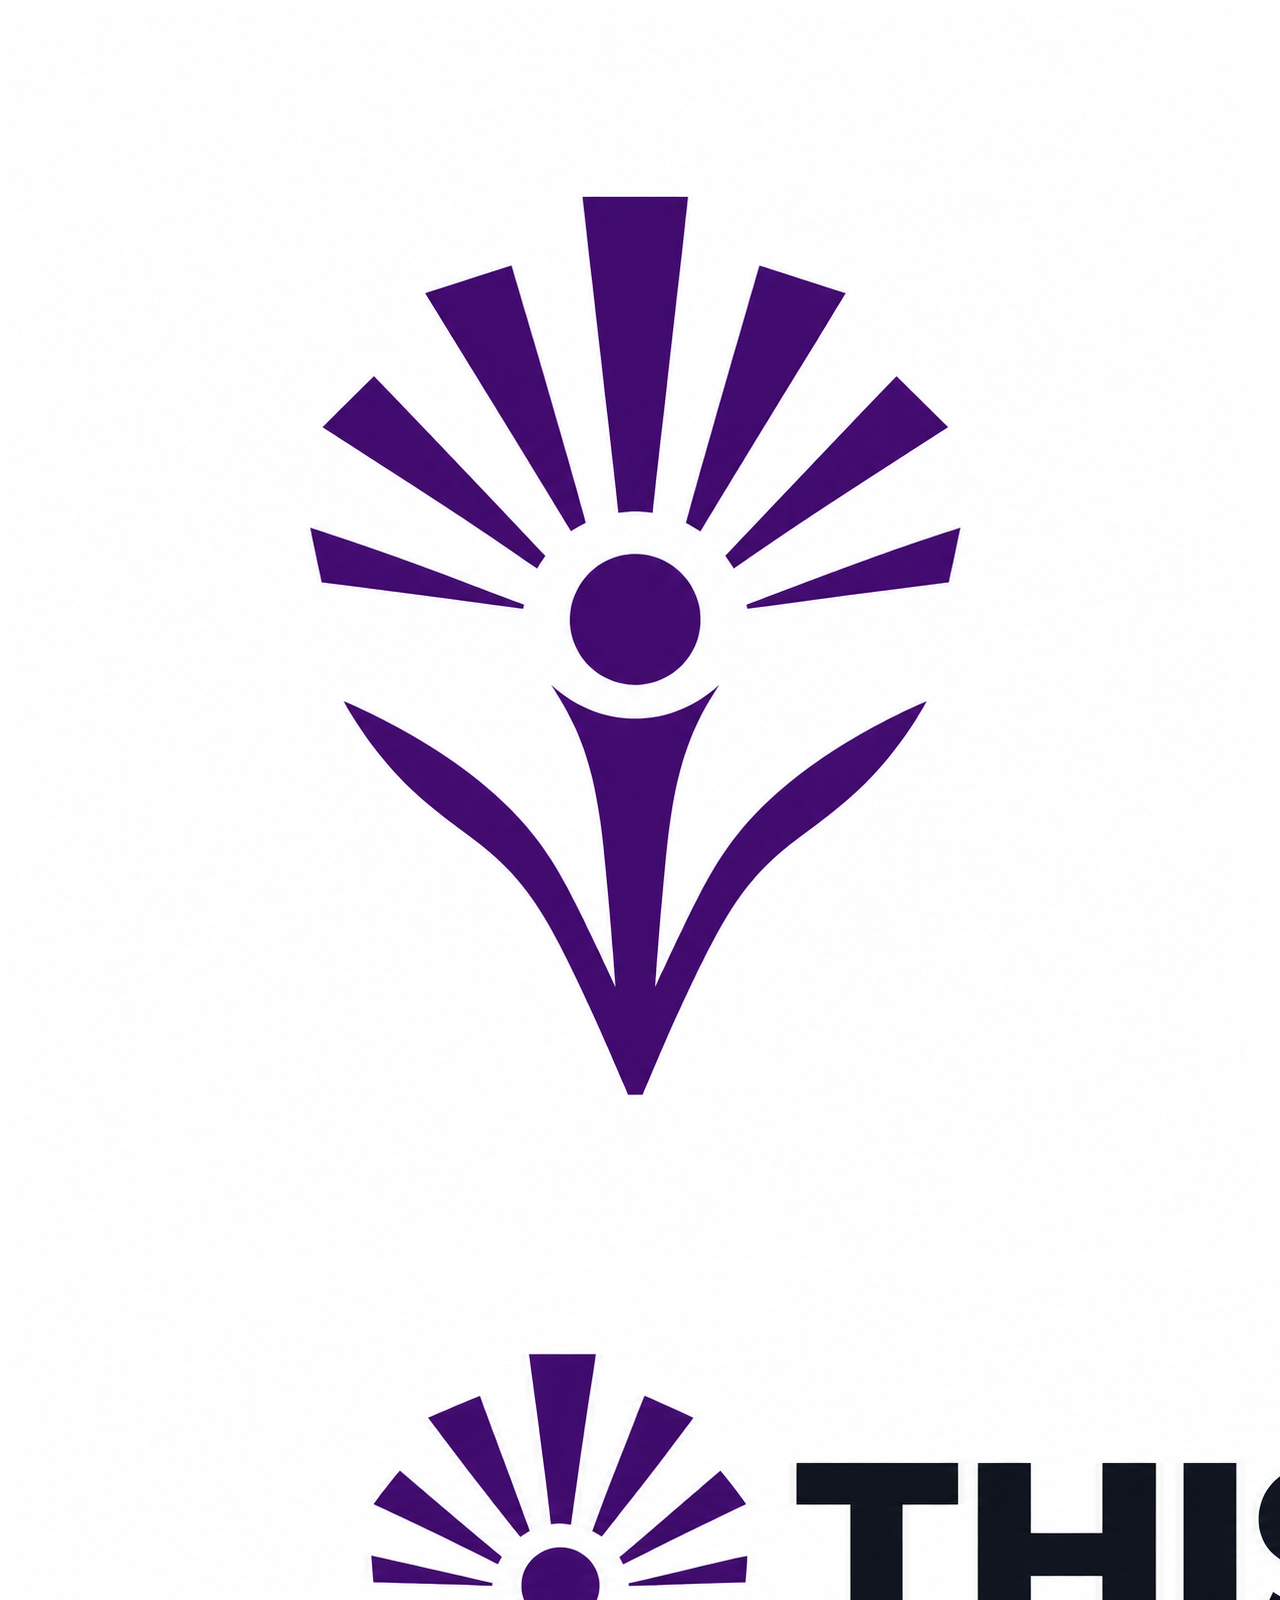
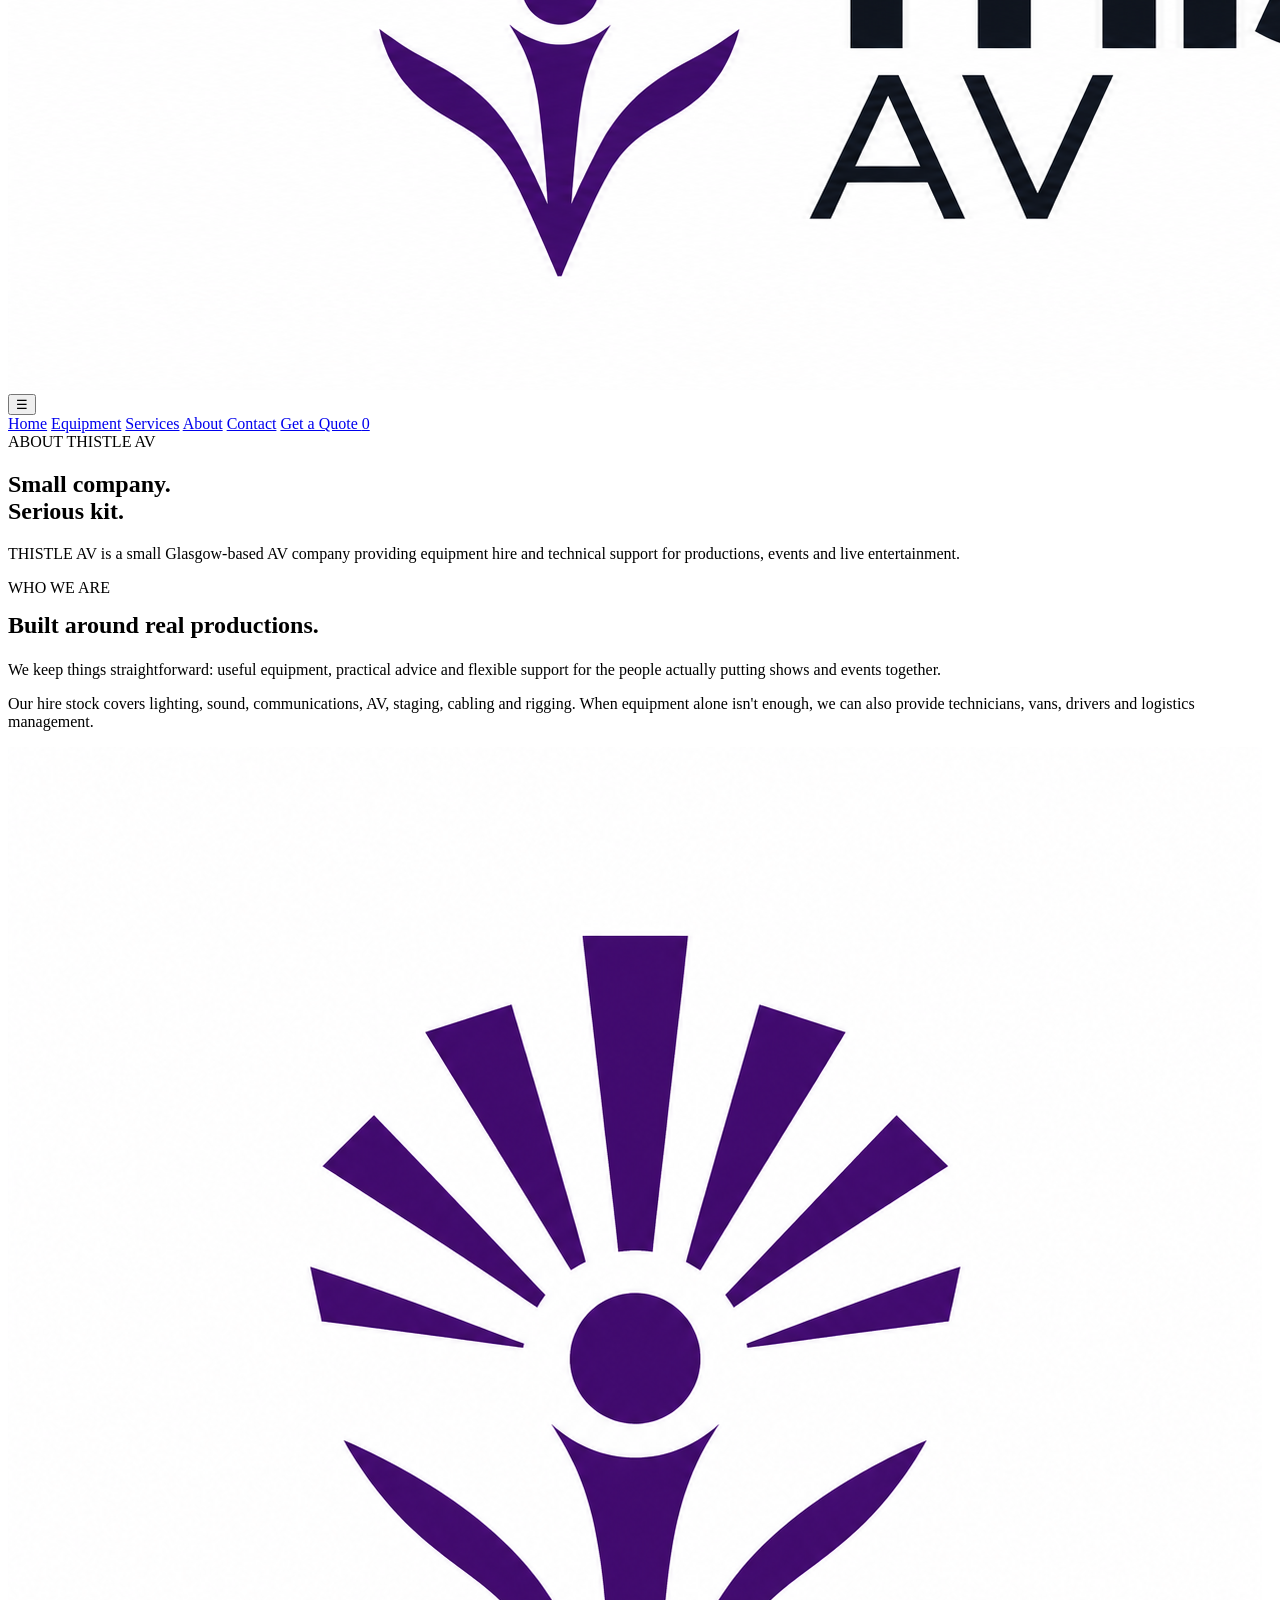
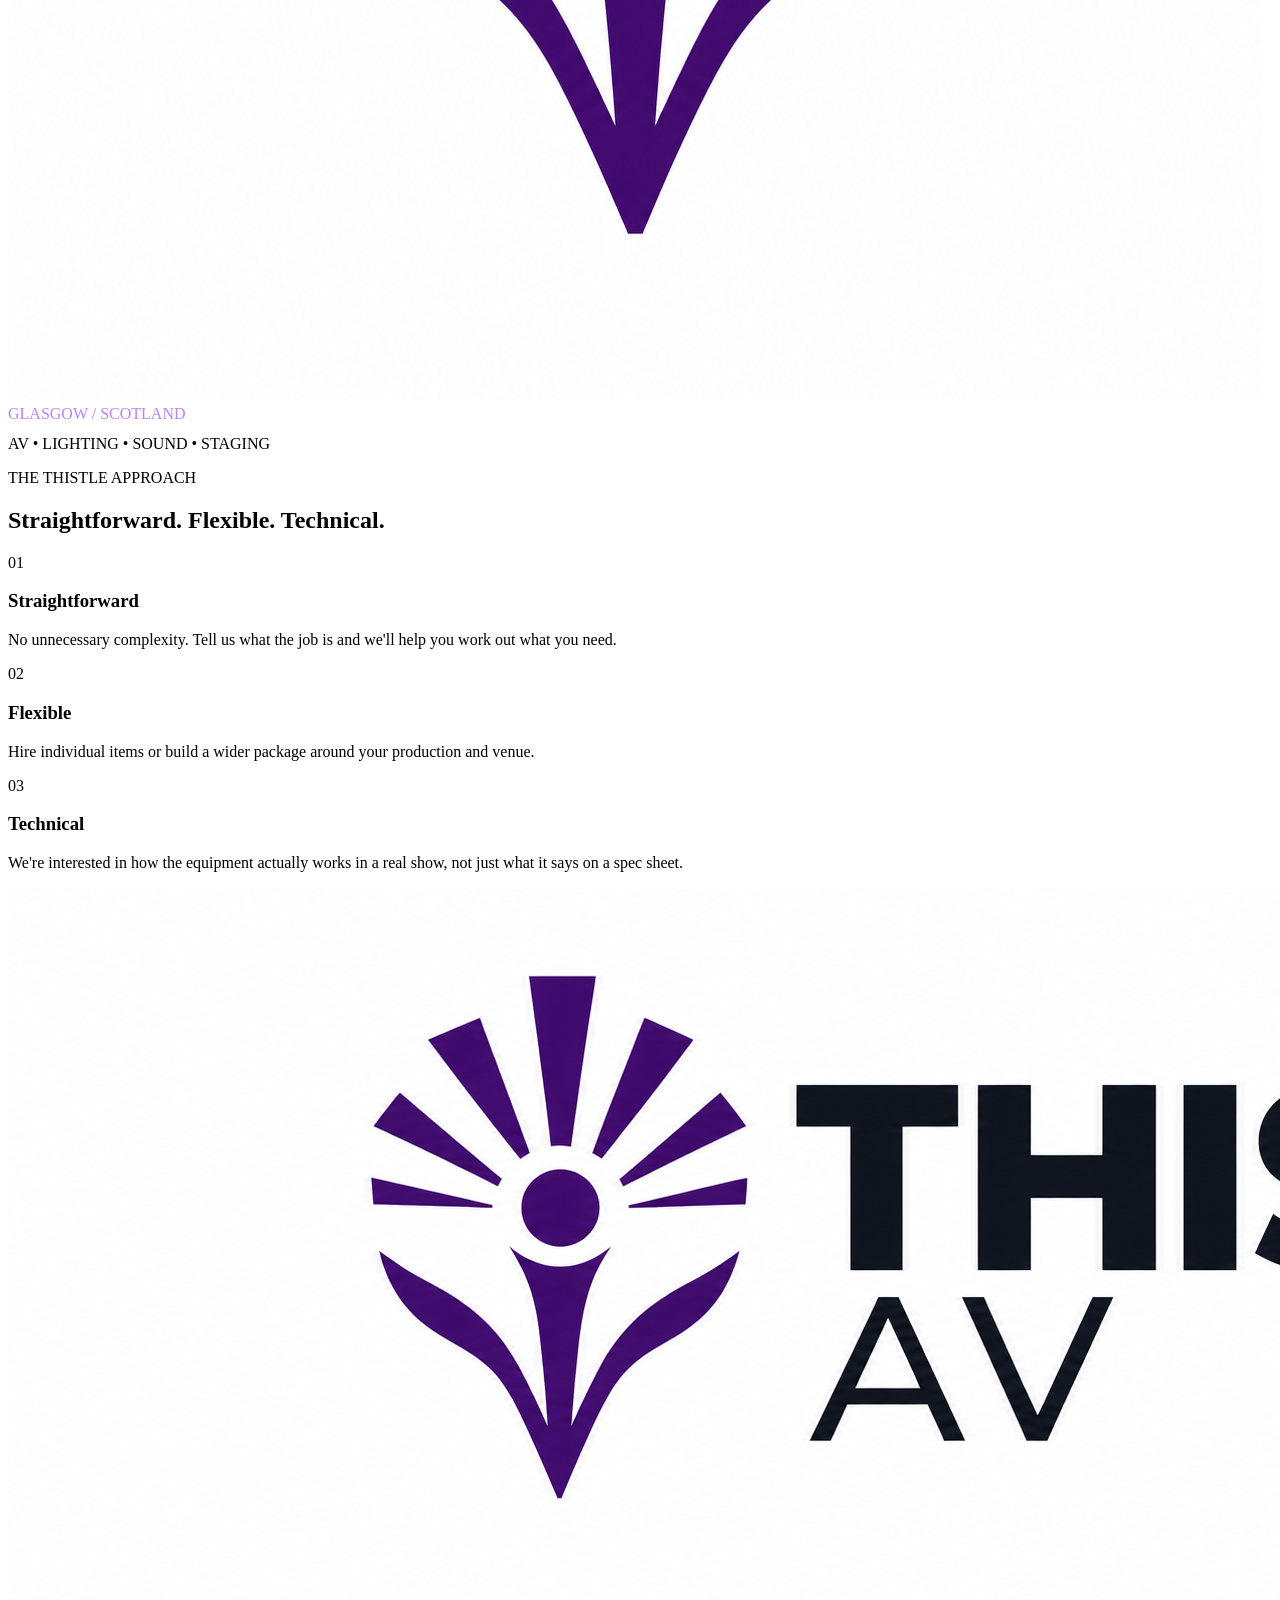
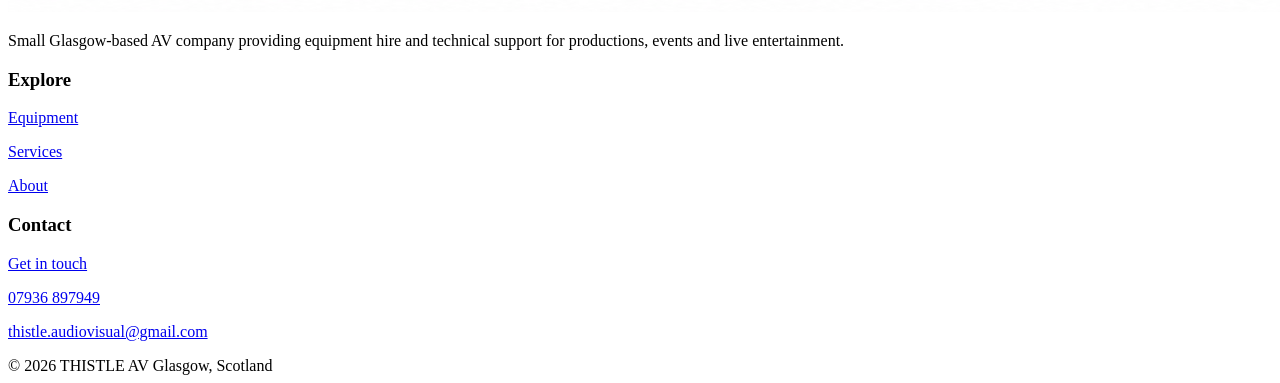
==== about/index.html @ 07ac60cd "Add files via upload" ====
<!doctype html>
<html lang="en-GB">
<head>
<meta charset="utf-8">
<meta name="viewport" content="width=device-width, initial-scale=1">
<meta name="theme-color" content="#5a18a8">
<meta name="description" content="THISTLE AV — Glasgow-based AV equipment hire, lighting, sound, staging and technical support.">
<title>About | THISTLE AV</title>
<link rel="icon" type="image/png" href="/assets/logos/Thistle_Icon.png">
<link rel="stylesheet" href="/assets/css/style.css">
</head>
<body class="is-loading">
<div class="site-loader" aria-hidden="true"><img class="loader-mark" src="/assets/logos/Thistle_Icon.png" alt=""></div>
<header class="header">
  <div class="container nav">
    <a class="brand" href="/home/" aria-label="THISTLE AV home"><img src="/assets/logos/Main_Logo.png" alt="THISTLE AV"></a>
    <button class="menu-btn" aria-label="Open navigation">☰</button>
    <nav class="nav-links">
      <a data-nav href="/home/">Home</a>
      <a data-nav href="/equipment/">Equipment</a>
      <a data-nav href="/services/">Services</a>
      <a data-nav href="/about/">About</a>
      <a data-nav href="/contact/">Contact</a>
      <a class="nav-quote" href="/quote/">Get a Quote <span data-quote-count>0</span></a>
    </nav>
  </div>
</header>

<main>
<section class="page-hero"><div class="container"><div class="eyebrow">ABOUT THISTLE AV</div><h1>Small company.<br><span style="color:var(--purple)">Serious kit.</span></h1><p class="lead">THISTLE AV is a small Glasgow-based AV company providing equipment hire and technical support for productions, events and live entertainment.</p></div></section>

<section class="section">
  <div class="container feature-grid">
    <div class="reveal">
      <div class="eyebrow">WHO WE ARE</div>
      <h2 style="margin-top:15px">Built around real productions.</h2>
      <p class="lead" style="margin-top:22px">We keep things straightforward: useful equipment, practical advice and flexible support for the people actually putting shows and events together.</p>
      <p>Our hire stock covers lighting, sound, communications, AV, staging, cabling and rigging. When equipment alone isn't enough, we can also provide technicians, vans, drivers and logistics management.</p>
    </div>
    <div class="dark-panel reveal reveal-delay-1">
      <div class="about-mark"><img src="/assets/logos/Thistle_Icon.png" alt="THISTLE AV icon"></div>
      <div style="position:relative;z-index:1"><div class="eyebrow" style="color:#b982ff">GLASGOW / SCOTLAND</div><p style="margin-top:12px">AV • LIGHTING • SOUND • STAGING</p></div>
    </div>
  </div>
</section>

<section class="section section-alt">
  <div class="container">
    <div class="section-head reveal"><div><div class="eyebrow">THE THISTLE APPROACH</div><h2>Straightforward. Flexible. Technical.</h2></div></div>
    <div class="grid grid-3">
      <div class="card reveal"><div class="icon-box">01</div><h3>Straightforward</h3><p>No unnecessary complexity. Tell us what the job is and we'll help you work out what you need.</p></div>
      <div class="card reveal reveal-delay-1"><div class="icon-box">02</div><h3>Flexible</h3><p>Hire individual items or build a wider package around your production and venue.</p></div>
      <div class="card reveal reveal-delay-2"><div class="icon-box">03</div><h3>Technical</h3><p>We're interested in how the equipment actually works in a real show, not just what it says on a spec sheet.</p></div>
    </div>
  </div>
</section>
</main>

<footer class="footer">
  <div class="container footer-grid">
    <div>
      <img class="footer-logo" src="/assets/logos/Main_Logo.png" alt="THISTLE AV">
      <p>Small Glasgow-based AV company providing equipment hire and technical support for productions, events and live entertainment.</p>
    </div>
    <div>
      <h3>Explore</h3>
      <p><a href="/equipment/">Equipment</a></p>
      <p><a href="/services/">Services</a></p>
      <p><a href="/about/">About</a></p>
    </div>
    <div>
      <h3>Contact</h3>
      <p><a href="/contact/">Get in touch</a></p>
      <p><a href="tel:07936897949">07936 897949</a></p>
      <p><a href="mailto:thistle.audiovisual@gmail.com">thistle.audiovisual@gmail.com</a></p>
    </div>
  </div>
  <div class="container footer-bottom">
    <span>© 2026 THISTLE AV</span>
    <span>Glasgow, Scotland</span>
  </div>
</footer>
<div class="toast" role="status" aria-live="polite"></div>
<script src="/assets/js/main.js"></script>
</body>
</html>
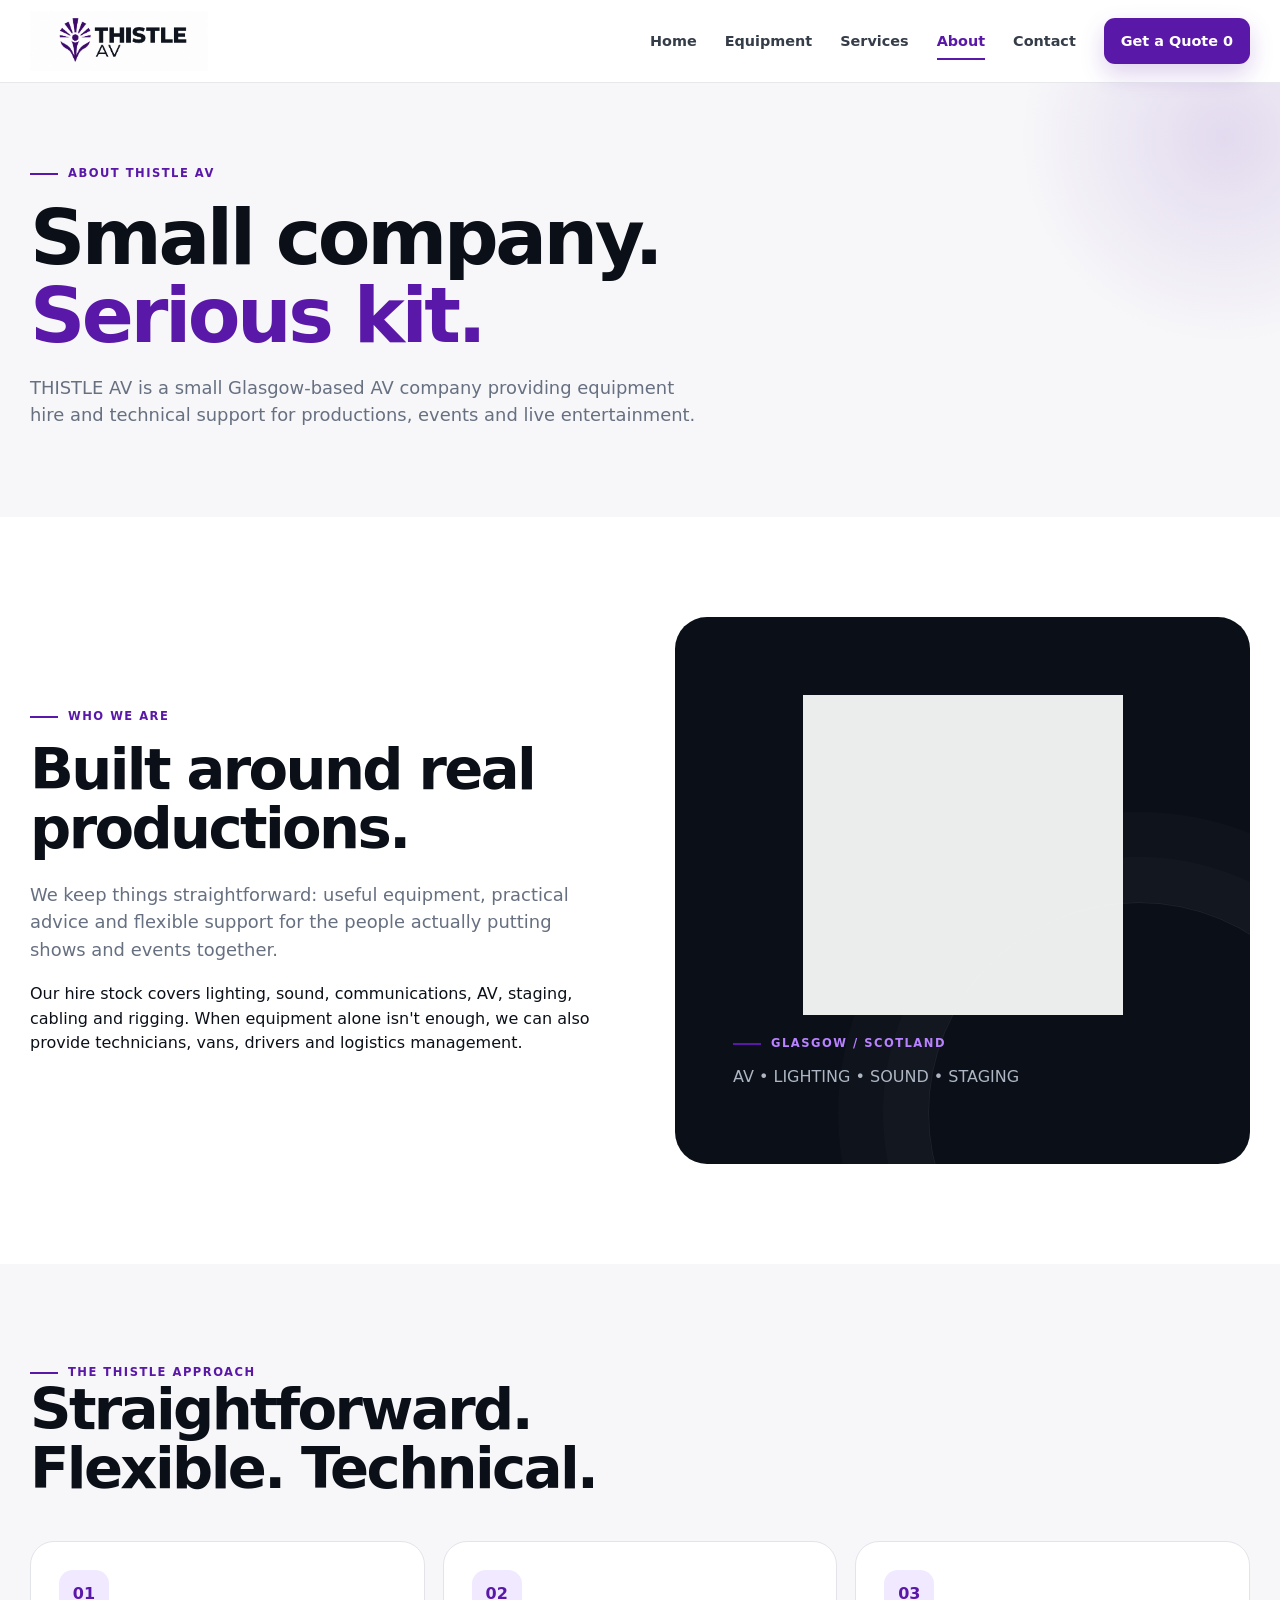
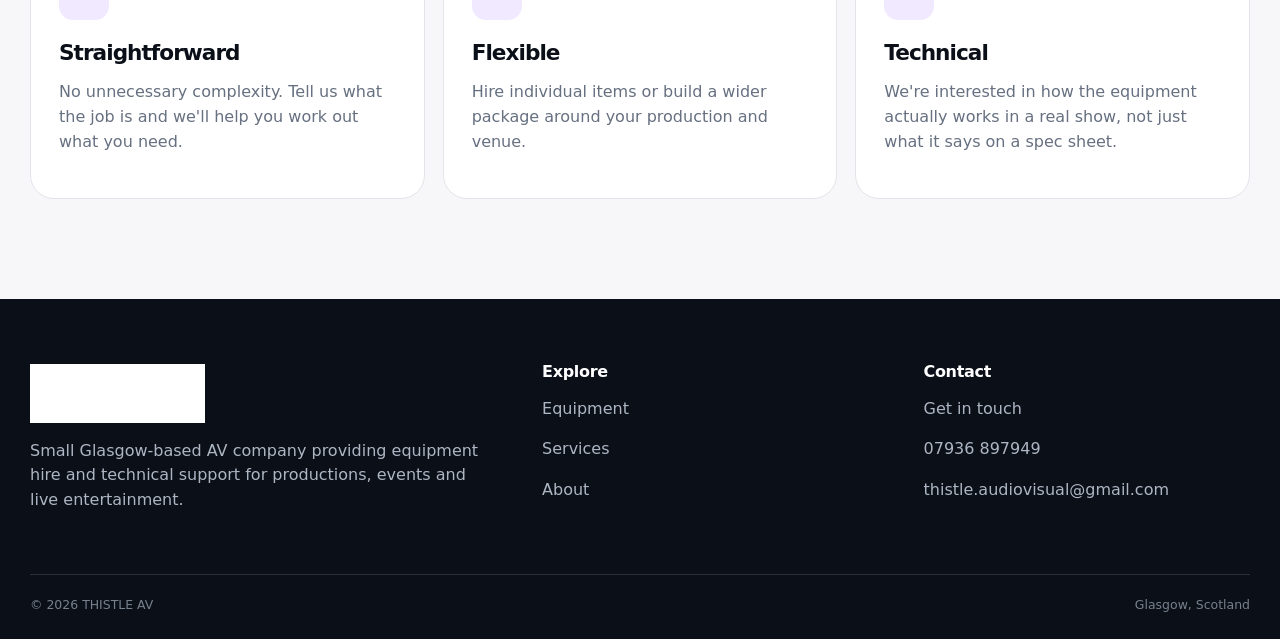
==== commit a8f272aa: "Fix internal page URLs for GitHub Pages paths Co-authored-by: YourCallanDev <107786341+YourCallanDev" ====
--- a/about/index.html
+++ b/about/index.html
@@ -6,22 +6,22 @@
 <meta name="theme-color" content="#5a18a8">
 <meta name="description" content="THISTLE AV — Glasgow-based AV equipment hire, lighting, sound, staging and technical support.">
 <title>About | THISTLE AV</title>
-<link rel="icon" type="image/png" href="/assets/logos/Thistle_Icon.png">
-<link rel="stylesheet" href="/assets/css/style.css">
+<link rel="icon" type="image/png" href="../assets/logos/Thistle_Icon.png">
+<link rel="stylesheet" href="../assets/css/style.css">
 </head>
 <body class="is-loading">
-<div class="site-loader" aria-hidden="true"><img class="loader-mark" src="/assets/logos/Thistle_Icon.png" alt=""></div>
+<div class="site-loader" aria-hidden="true"><img class="loader-mark" src="../assets/logos/Thistle_Icon.png" alt=""></div>
 <header class="header">
   <div class="container nav">
-    <a class="brand" href="/home/" aria-label="THISTLE AV home"><img src="/assets/logos/Main_Logo.png" alt="THISTLE AV"></a>
+    <a class="brand" href="../home/" aria-label="THISTLE AV home"><img src="../assets/logos/Main_Logo.png" alt="THISTLE AV"></a>
     <button class="menu-btn" aria-label="Open navigation">☰</button>
     <nav class="nav-links">
-      <a data-nav href="/home/">Home</a>
-      <a data-nav href="/equipment/">Equipment</a>
-      <a data-nav href="/services/">Services</a>
-      <a data-nav href="/about/">About</a>
-      <a data-nav href="/contact/">Contact</a>
-      <a class="nav-quote" href="/quote/">Get a Quote <span data-quote-count>0</span></a>
+      <a data-nav href="../home/">Home</a>
+      <a data-nav href="../equipment/">Equipment</a>
+      <a data-nav href="../services/">Services</a>
+      <a data-nav href="../about/">About</a>
+      <a data-nav href="../contact/">Contact</a>
+      <a class="nav-quote" href="../quote/">Get a Quote <span data-quote-count>0</span></a>
     </nav>
   </div>
 </header>
@@ -38,7 +38,7 @@
       <p>Our hire stock covers lighting, sound, communications, AV, staging, cabling and rigging. When equipment alone isn't enough, we can also provide technicians, vans, drivers and logistics management.</p>
     </div>
     <div class="dark-panel reveal reveal-delay-1">
-      <div class="about-mark"><img src="/assets/logos/Thistle_Icon.png" alt="THISTLE AV icon"></div>
+      <div class="about-mark"><img src="../assets/logos/Thistle_Icon.png" alt="THISTLE AV icon"></div>
       <div style="position:relative;z-index:1"><div class="eyebrow" style="color:#b982ff">GLASGOW / SCOTLAND</div><p style="margin-top:12px">AV • LIGHTING • SOUND • STAGING</p></div>
     </div>
   </div>
@@ -59,18 +59,18 @@
 <footer class="footer">
   <div class="container footer-grid">
     <div>
-      <img class="footer-logo" src="/assets/logos/Main_Logo.png" alt="THISTLE AV">
+      <img class="footer-logo" src="../assets/logos/Main_Logo.png" alt="THISTLE AV">
       <p>Small Glasgow-based AV company providing equipment hire and technical support for productions, events and live entertainment.</p>
     </div>
     <div>
       <h3>Explore</h3>
-      <p><a href="/equipment/">Equipment</a></p>
-      <p><a href="/services/">Services</a></p>
-      <p><a href="/about/">About</a></p>
+      <p><a href="../equipment/">Equipment</a></p>
+      <p><a href="../services/">Services</a></p>
+      <p><a href="../about/">About</a></p>
     </div>
     <div>
       <h3>Contact</h3>
-      <p><a href="/contact/">Get in touch</a></p>
+      <p><a href="../contact/">Get in touch</a></p>
       <p><a href="tel:07936897949">07936 897949</a></p>
       <p><a href="mailto:thistle.audiovisual@gmail.com">thistle.audiovisual@gmail.com</a></p>
     </div>
@@ -81,6 +81,6 @@
   </div>
 </footer>
 <div class="toast" role="status" aria-live="polite"></div>
-<script src="/assets/js/main.js"></script>
+<script src="../assets/js/main.js"></script>
 </body>
 </html>
--- a/assets/css/style.css
+++ b/assets/css/style.css
@@ -0,0 +1,207 @@
+
+:root{
+  --ink:#0a0f18;
+  --ink-2:#111722;
+  --ink-3:#1a2230;
+  --purple:#5a18a8;
+  --purple-2:#7832cc;
+  --purple-3:#a56be6;
+  --purple-soft:#f1e9ff;
+  --white:#fff;
+  --grey-50:#f7f7f9;
+  --grey-100:#f0f1f4;
+  --grey-200:#e2e4e9;
+  --grey-400:#a1a8b4;
+  --grey-600:#667080;
+  --max:1220px;
+  --r-sm:10px;
+  --r-md:16px;
+  --r-lg:24px;
+  --r-xl:32px;
+  --shadow:0 20px 60px rgba(10,15,24,.10);
+  --shadow-hover:0 24px 70px rgba(10,15,24,.16);
+}
+*{box-sizing:border-box}
+html{scroll-behavior:smooth}
+body{margin:0;color:var(--ink);background:var(--white);font-family:Inter,ui-sans-serif,system-ui,-apple-system,BlinkMacSystemFont,"Segoe UI",sans-serif;line-height:1.55;-webkit-font-smoothing:antialiased}
+body.is-loading{overflow:hidden}
+a{color:inherit;text-decoration:none}
+button,input,textarea,select{font:inherit}
+button{cursor:pointer}
+img{display:block;max-width:100%}
+.container{width:min(var(--max),calc(100% - 48px));margin:auto}
+.sr-only{position:absolute;width:1px;height:1px;padding:0;margin:-1px;overflow:hidden;clip:rect(0,0,0,0);white-space:nowrap;border:0}
+
+.site-loader{position:fixed;inset:0;background:var(--ink);display:grid;place-items:center;z-index:9999;transition:opacity .45s ease,visibility .45s ease}
+.site-loader.done{opacity:0;visibility:hidden}
+.loader-mark{width:76px;height:76px;object-fit:contain;filter:brightness(0) invert(1);animation:loaderPulse 1.15s ease-in-out infinite}
+@keyframes loaderPulse{0%,100%{transform:scale(.92);opacity:.65}50%{transform:scale(1);opacity:1}}
+
+.header{position:sticky;top:0;z-index:100;background:rgba(255,255,255,.91);backdrop-filter:blur(18px);border-bottom:1px solid rgba(226,228,233,.85)}
+.nav{height:82px;display:flex;align-items:center;justify-content:space-between;gap:30px}
+.brand img{width:178px;height:auto}
+.nav-links{display:flex;align-items:center;gap:28px;font-size:.9rem;font-weight:750}
+.nav-links>a:not(.nav-quote){position:relative;color:#353d49;padding:31px 0}
+.nav-links>a:not(.nav-quote)::after{content:"";position:absolute;left:0;right:0;bottom:23px;height:2px;background:var(--purple);transform:scaleX(0);transform-origin:center;transition:transform .25s ease}
+.nav-links>a:not(.nav-quote):hover,.nav-links>a.active{color:var(--purple)}
+.nav-links>a:not(.nav-quote):hover::after,.nav-links>a.active::after{transform:scaleX(1)}
+.nav-quote{background:var(--purple);color:#fff;padding:12px 17px;border-radius:11px;box-shadow:0 10px 25px rgba(90,24,168,.20);transition:transform .2s ease,background .2s ease}
+.nav-quote:hover{background:#471284;transform:translateY(-2px)}
+.menu-btn{display:none;border:0;background:none;font-size:26px;color:var(--ink)}
+
+.hero{position:relative;overflow:hidden;padding:100px 0 92px;background:linear-gradient(135deg,#fff 0%,#faf9fd 62%,#f3ebff 100%)}
+.hero::before{content:"";position:absolute;width:620px;height:620px;border-radius:50%;right:-250px;top:-260px;background:radial-gradient(circle,rgba(120,50,204,.18),transparent 68%);animation:heroOrb 12s ease-in-out infinite alternate}
+@keyframes heroOrb{from{transform:translate3d(0,0,0)}to{transform:translate3d(-40px,35px,0)}}
+.hero-grid{position:relative;display:grid;grid-template-columns:1.05fr .95fr;gap:75px;align-items:center}
+.eyebrow{display:flex;align-items:center;gap:10px;color:var(--purple);font-size:.72rem;font-weight:850;letter-spacing:.13em;text-transform:uppercase}
+.eyebrow::before{content:"";width:28px;height:2px;background:var(--purple)}
+h1,h2,h3{margin:0;line-height:1.02;letter-spacing:-.045em}
+h1{font-size:clamp(3.4rem,6.8vw,6.6rem);margin:18px 0 24px;max-width:900px}
+h2{font-size:clamp(2.25rem,4.5vw,4.1rem)}
+h3{font-size:1.35rem}
+.lead{font-size:1.12rem;color:var(--grey-600);max-width:680px}
+.actions{display:flex;flex-wrap:wrap;gap:12px;margin-top:32px}
+.btn{min-height:50px;display:inline-flex;align-items:center;justify-content:center;gap:10px;border-radius:12px;padding:0 20px;font-weight:800;border:1px solid transparent;transition:transform .2s ease,box-shadow .2s ease,background .2s ease,border-color .2s ease}
+.btn-primary{background:var(--purple);color:#fff;box-shadow:0 12px 28px rgba(90,24,168,.22)}
+.btn-primary:hover{background:#471284;transform:translateY(-2px);box-shadow:0 16px 34px rgba(90,24,168,.27)}
+.btn-secondary{background:#fff;border-color:var(--grey-200)}
+.btn-secondary:hover{border-color:#c8cbd2;transform:translateY(-2px)}
+.btn-arrow span{transition:transform .2s ease}
+.btn-arrow:hover span{transform:translateX(4px)}
+.hero-brand-card{background:#fff;border:1px solid #eeeef2;border-radius:var(--r-xl);padding:40px;box-shadow:var(--shadow);position:relative;overflow:hidden}
+.hero-brand-card::after{content:"";position:absolute;inset:auto -80px -100px auto;width:250px;height:250px;border-radius:50%;background:var(--purple-soft)}
+.hero-brand-card img{position:relative;z-index:1;width:100%}
+
+.section{padding:100px 0}
+.section-alt{background:var(--grey-50)}
+.section-dark{background:var(--ink);color:#fff}
+.section-head{display:flex;align-items:end;justify-content:space-between;gap:35px;margin-bottom:42px}
+.section-head>div{max-width:700px}
+.section-head>p{max-width:520px;color:var(--grey-600);margin:0}
+.section-dark .section-head>p{color:#aeb6c3}
+.grid{display:grid;gap:18px}
+.grid-3{grid-template-columns:repeat(3,1fr)}
+.grid-4{grid-template-columns:repeat(4,1fr)}
+.card{background:#fff;border:1px solid var(--grey-200);border-radius:var(--r-lg);padding:28px;transition:transform .3s cubic-bezier(.2,.8,.2,1),box-shadow .3s ease,border-color .3s ease}
+.card:hover{transform:translateY(-6px);box-shadow:var(--shadow-hover);border-color:#d6d8df}
+.icon-box{width:50px;height:50px;border-radius:14px;background:var(--purple-soft);color:var(--purple);display:grid;place-items:center;font-weight:900;margin-bottom:22px}
+.card p{color:var(--grey-600)}
+.text-link{color:var(--purple);font-weight:800}
+.text-link span{display:inline-block;transition:transform .2s ease}.text-link:hover span{transform:translateX(4px)}
+
+.page-hero{padding:82px 0 70px;background:var(--grey-50);position:relative;overflow:hidden}
+.page-hero::after{content:"";position:absolute;right:-160px;top:-160px;width:430px;height:430px;border-radius:50%;background:radial-gradient(circle,rgba(90,24,168,.13),transparent 68%)}
+.page-hero h1{font-size:clamp(3.2rem,6vw,5.7rem);margin:16px 0 18px}
+.page-hero .container{position:relative;z-index:1}
+
+.info-banner{display:flex;gap:16px;align-items:flex-start;padding:20px 22px;background:var(--purple-soft);border:1px solid #dfcaff;border-radius:16px;color:#35106b;margin-bottom:42px}
+.info-icon{width:30px;height:30px;flex:0 0 30px;border-radius:50%;background:var(--purple);color:#fff;display:grid;place-items:center;font-weight:900}
+.info-banner strong{display:block;margin-bottom:2px}.info-banner p{margin:0;color:#563a76}
+
+.filters{display:flex;gap:9px;flex-wrap:wrap;margin-bottom:30px}
+.filter{border:1px solid var(--grey-200);background:#fff;color:#3f4651;border-radius:999px;padding:10px 16px;font-weight:800;transition:.2s ease}
+.filter:hover,.filter.active{background:var(--purple);color:#fff;border-color:var(--purple);transform:translateY(-1px)}
+
+.product-card{padding:0;overflow:hidden;display:flex;flex-direction:column}
+.product-media{height:225px;background:linear-gradient(135deg,#f1e9ff,#f7f7f9);display:grid;place-items:center;overflow:hidden;position:relative}
+.product-media img{width:100%;height:100%;object-fit:contain;padding:18px;transition:transform .45s cubic-bezier(.2,.8,.2,1)}
+.product-card:hover .product-media img{transform:scale(1.045)}
+.product-placeholder{font-weight:900;letter-spacing:.12em;color:#8d64b7;font-size:.78rem}
+.product-body{padding:24px;display:flex;flex-direction:column;flex:1}
+.product-tag{font-size:.68rem;letter-spacing:.1em;text-transform:uppercase;color:var(--purple);font-weight:900;margin-bottom:9px}
+.product-body h3{font-size:1.3rem}
+.product-description{font-size:.91rem;margin:11px 0 18px}
+.product-note{font-size:.77rem;color:#7b8290;margin:-8px 0 15px}
+.product-footer{margin-top:auto}
+.price-row{display:flex;justify-content:space-between;align-items:end;gap:15px;margin-bottom:15px}
+.price strong{font-size:1.45rem;letter-spacing:-.04em}.price span{font-size:.76rem;color:var(--grey-600)}
+.stock-label{font-size:.76rem;color:var(--grey-600);text-align:right}
+.stock-label strong{color:var(--ink)}
+.quantity-row{display:flex;align-items:center;gap:9px;margin-bottom:11px}
+.qty-control{display:flex;align-items:center;border:1px solid var(--grey-200);border-radius:11px;overflow:hidden;background:#fff}
+.qty-control button{width:36px;height:36px;border:0;background:#fff;font-size:20px;color:var(--ink);transition:.15s ease}
+.qty-control button:hover:not(:disabled){background:var(--grey-100)}
+.qty-control button:disabled{color:#c9cdd4;cursor:not-allowed}
+.qty-value{min-width:34px;text-align:center;font-weight:850}
+.add-btn{width:100%;height:44px;border:1px solid var(--purple);background:var(--purple);color:#fff;border-radius:11px;font-weight:850;transition:.2s ease}
+.add-btn:hover{background:#471284;transform:translateY(-1px)}
+.add-btn.added{background:#18211c;border-color:#18211c}
+.config-row{display:grid;grid-template-columns:1fr 95px;gap:9px;margin-bottom:11px}
+.select,.input{height:44px;border:1px solid var(--grey-200);border-radius:11px;padding:0 12px;background:#fff;color:var(--ink);outline:none}
+.select:focus,.input:focus,textarea:focus{border-color:var(--purple);box-shadow:0 0 0 3px rgba(90,24,168,.10)}
+.custom-length{margin-bottom:11px;display:none}.custom-length.show{display:block}
+
+.stats{display:grid;grid-template-columns:repeat(3,1fr);border:1px solid var(--grey-200);border-radius:var(--r-lg);overflow:hidden}
+.stat{background:#fff;padding:30px;border-right:1px solid var(--grey-200)}.stat:last-child{border-right:0}
+.stat strong{display:block;font-size:2.4rem;letter-spacing:-.06em}.stat span{color:var(--grey-600)}
+
+.dark-panel{background:var(--ink);color:#fff;border-radius:var(--r-xl);padding:58px;position:relative;overflow:hidden}
+.dark-panel::after{content:"";position:absolute;right:-100px;bottom:-160px;width:420px;height:420px;border-radius:50%;border:1px solid rgba(255,255,255,.08);box-shadow:0 0 0 45px rgba(255,255,255,.02),0 0 0 90px rgba(255,255,255,.015)}
+.dark-panel p{color:#aeb6c3}
+.feature-grid{display:grid;grid-template-columns:1fr 1fr;gap:70px;align-items:center}
+.about-mark{display:grid;place-items:center;min-height:360px}.about-mark img{width:min(320px,70%);filter:brightness(0) invert(1);opacity:.92}
+
+.contact-grid,.quote-grid{display:grid;grid-template-columns:.85fr 1.15fr;gap:70px;align-items:start}
+.contact-detail{border-top:1px solid var(--grey-200);padding-top:22px;margin-top:26px}
+.contact-detail strong{display:block;margin-bottom:5px}.contact-detail a{color:var(--purple);font-weight:800}
+.form{display:grid;gap:16px}
+.form-row{display:grid;grid-template-columns:1fr 1fr;gap:14px}
+label{font-size:.86rem;font-weight:800}
+.input,textarea,select{width:100%;margin-top:7px}
+textarea{min-height:140px;padding:13px 14px;border:1px solid var(--grey-200);border-radius:12px;resize:vertical;outline:none}
+.form-note{font-size:.78rem;color:var(--grey-600)}
+.quote-list{display:grid;gap:10px}
+.quote-item{display:grid;grid-template-columns:1fr auto auto;align-items:center;gap:15px;padding:17px 18px;background:#fff;border:1px solid var(--grey-200);border-radius:14px}
+.quote-item small{display:block;color:var(--grey-600);margin-top:3px}
+.quote-remove{border:0;background:none;color:#a02c38;font-weight:800}
+.quote-empty{padding:30px;background:var(--grey-50);border:1px dashed #cfd2d9;border-radius:16px;color:var(--grey-600)}
+.quote-total{display:flex;justify-content:space-between;align-items:end;border-top:1px solid var(--grey-200);margin-top:18px;padding-top:18px}
+.quote-total strong{font-size:1.8rem}.quote-total span{font-size:.78rem;color:var(--grey-600)}
+
+.services-grid{display:grid;grid-template-columns:repeat(3,1fr);gap:18px}
+.service-number{font-size:.75rem;color:var(--purple);font-weight:900;letter-spacing:.1em;margin-bottom:50px}
+.banner{padding:58px;border-radius:var(--r-xl);background:var(--ink);color:#fff;display:flex;justify-content:space-between;align-items:center;gap:30px}
+.banner p{color:#adb5c1;max-width:600px}
+
+.footer{background:var(--ink);color:#fff;padding:65px 0 25px}
+.footer-grid{display:grid;grid-template-columns:1.4fr 1fr 1fr;gap:55px}
+.footer-logo{width:175px;filter:brightness(0) invert(1);margin-bottom:15px}
+.footer p,.footer a{color:#aeb6c3}.footer a:hover{color:#fff}
+.footer h3{font-size:1rem;letter-spacing:-.02em}
+.footer-bottom{border-top:1px solid #29303a;margin-top:45px;padding-top:20px;color:#77808d;font-size:.78rem;display:flex;justify-content:space-between;gap:20px}
+
+.toast{position:fixed;right:22px;bottom:22px;background:var(--ink);color:#fff;padding:14px 17px;border-radius:12px;box-shadow:var(--shadow);opacity:0;transform:translateY(15px);pointer-events:none;transition:.25s ease;z-index:500;font-size:.9rem}
+.toast.show{opacity:1;transform:translateY(0)}
+
+.reveal{opacity:0;transform:translateY(20px);transition:opacity .7s ease,transform .7s cubic-bezier(.2,.8,.2,1)}
+.reveal.visible{opacity:1;transform:none}
+.reveal-delay-1{transition-delay:.08s}.reveal-delay-2{transition-delay:.16s}.reveal-delay-3{transition-delay:.24s}
+
+@media(prefers-reduced-motion:reduce){
+  *,*::before,*::after{scroll-behavior:auto!important;animation:none!important;transition:none!important}
+  .reveal{opacity:1;transform:none}
+}
+@media(max-width:950px){
+  .nav-links{display:none;position:absolute;left:0;right:0;top:82px;background:#fff;border-bottom:1px solid var(--grey-200);padding:8px 24px 22px;flex-direction:column;align-items:stretch;gap:0;box-shadow:0 20px 30px rgba(10,15,24,.06)}
+  .nav-links.open{display:flex}.nav-links>a:not(.nav-quote){padding:14px 0}.nav-links>a:not(.nav-quote)::after{bottom:7px}
+  .nav-quote{text-align:center;margin-top:8px}
+  .menu-btn{display:block}
+  .hero-grid,.feature-grid,.contact-grid,.quote-grid{grid-template-columns:1fr;gap:45px}
+  .grid-3,.services-grid{grid-template-columns:1fr 1fr}
+  .grid-4{grid-template-columns:repeat(2,1fr)}
+  .footer-grid{grid-template-columns:1fr 1fr}
+}
+@media(max-width:620px){
+  .container{width:min(var(--max),calc(100% - 28px))}
+  .nav{height:70px}.nav-links{top:70px}.brand img{width:150px}
+  .hero{padding:65px 0}.section{padding:70px 0}.page-hero{padding:60px 0 52px}
+  h1{font-size:3.35rem}
+  .grid-3,.grid-4,.services-grid,.stats,.form-row,.footer-grid{grid-template-columns:1fr}
+  .stat{border-right:0;border-bottom:1px solid var(--grey-200)}.stat:last-child{border-bottom:0}
+  .section-head{display:block}.section-head>p{margin-top:16px}
+  .hero-brand-card{padding:22px}.dark-panel,.banner{padding:32px}
+  .product-media{height:200px}
+  .quote-item{grid-template-columns:1fr auto}
+  .quote-item .quote-qty{grid-column:1}
+  .quote-remove{grid-column:2;grid-row:1 / span 2}
+}
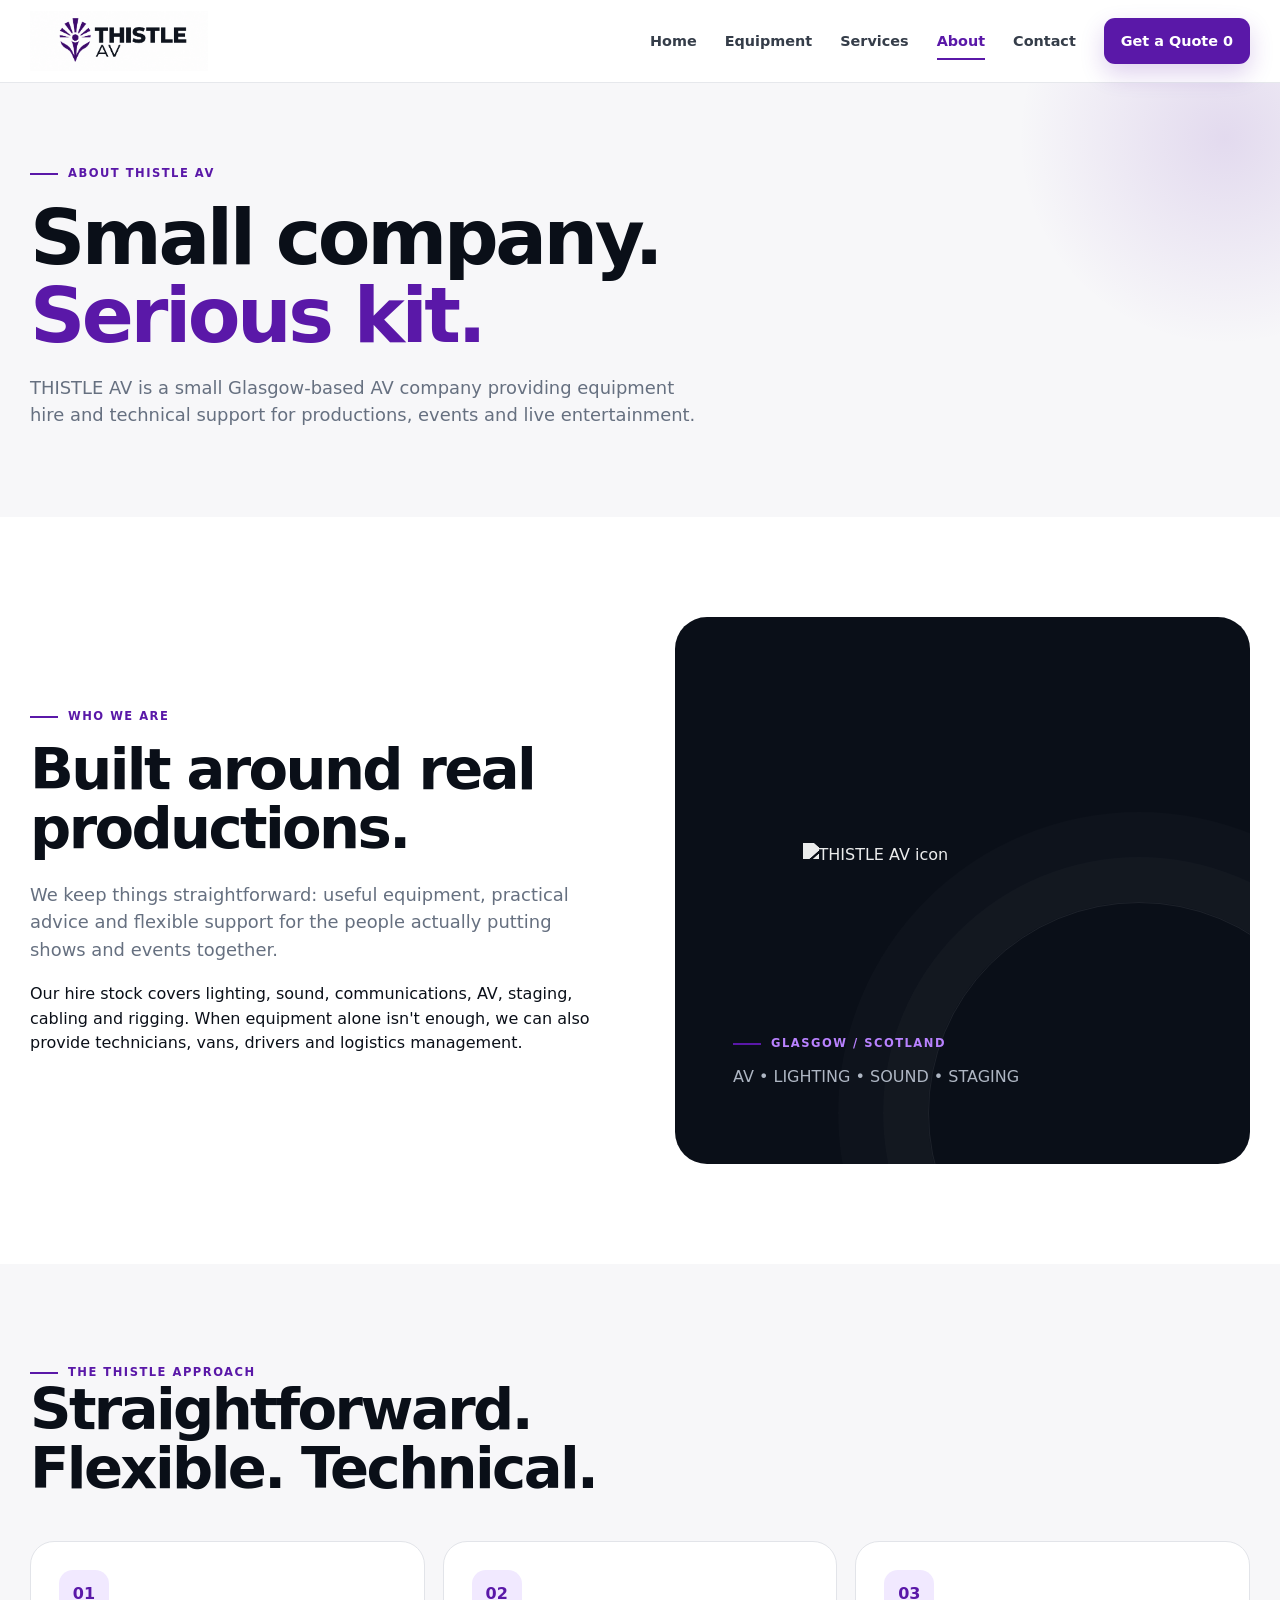
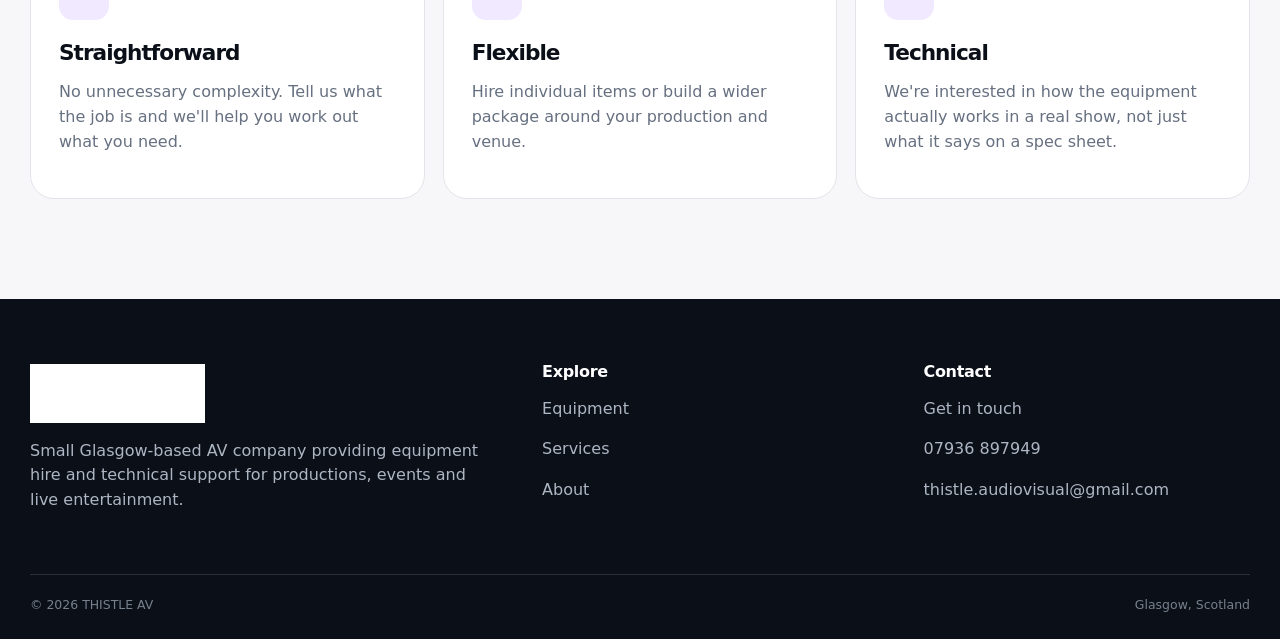
==== commit b1c4a2c2: "Update index.html" ====
--- a/about/index.html
+++ b/about/index.html
@@ -38,7 +38,7 @@
       <p>Our hire stock covers lighting, sound, communications, AV, staging, cabling and rigging. When equipment alone isn't enough, we can also provide technicians, vans, drivers and logistics management.</p>
     </div>
     <div class="dark-panel reveal reveal-delay-1">
-      <div class="about-mark"><img src="../assets/logos/Thistle_Icon.png" alt="THISTLE AV icon"></div>
+      <div class="about-mark"><img src=".../assets/logos/Thistle_Icon.png" alt="THISTLE AV icon"></div>
       <div style="position:relative;z-index:1"><div class="eyebrow" style="color:#b982ff">GLASGOW / SCOTLAND</div><p style="margin-top:12px">AV • LIGHTING • SOUND • STAGING</p></div>
     </div>
   </div>
@@ -83,4 +83,4 @@
 <div class="toast" role="status" aria-live="polite"></div>
 <script src="../assets/js/main.js"></script>
 </body>
-</html>+</html>
